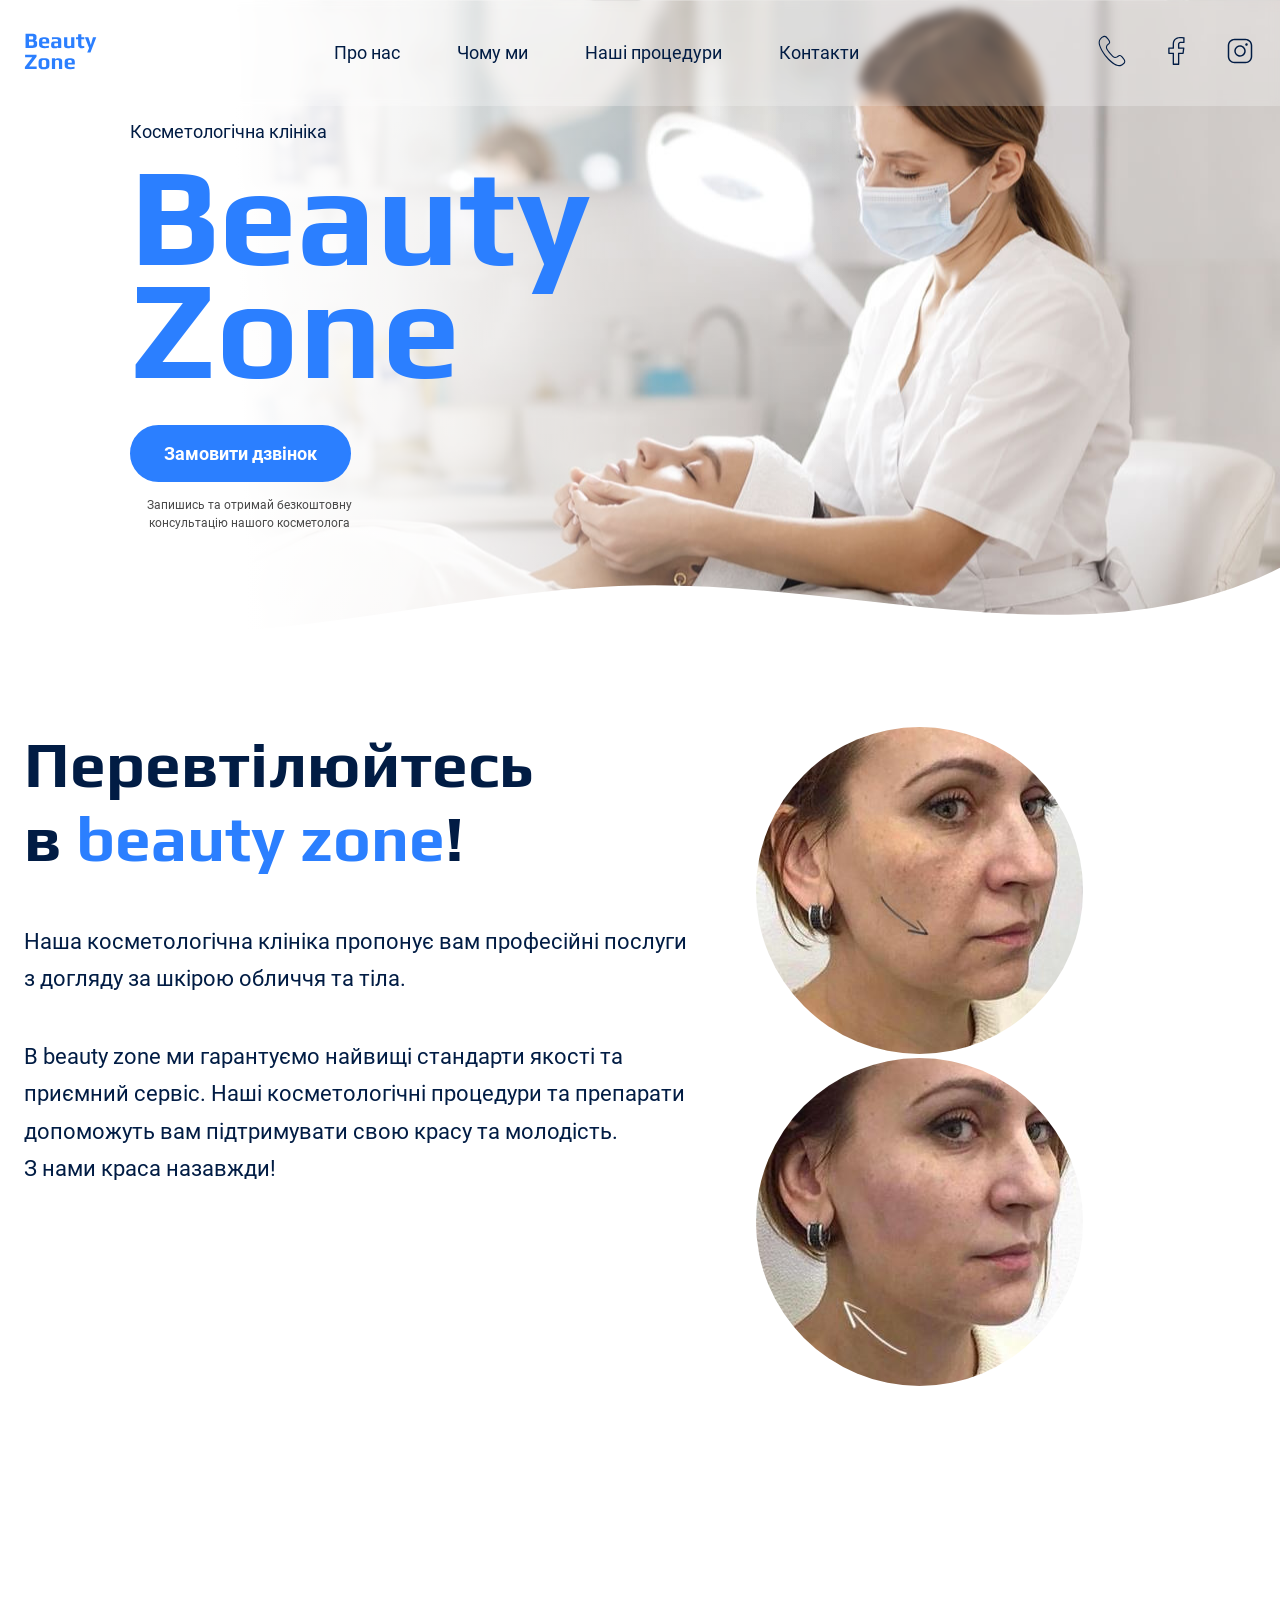
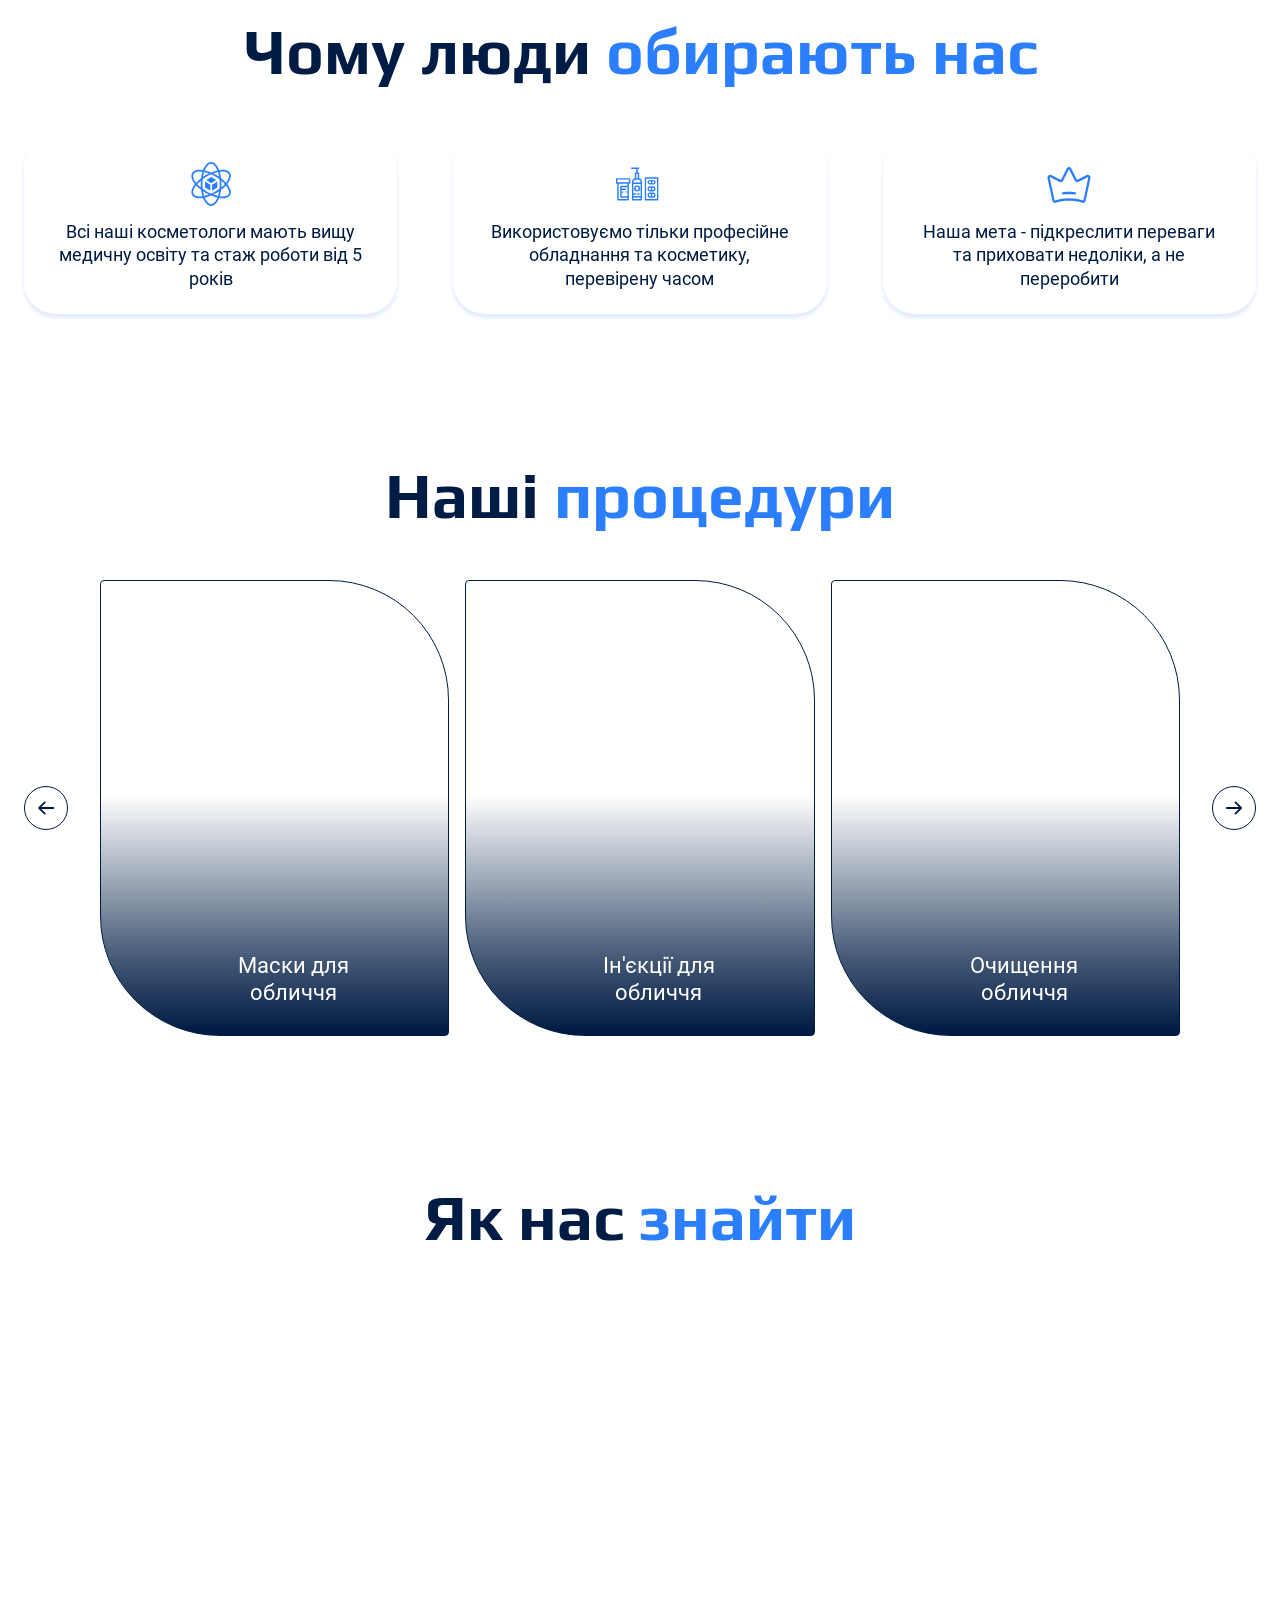
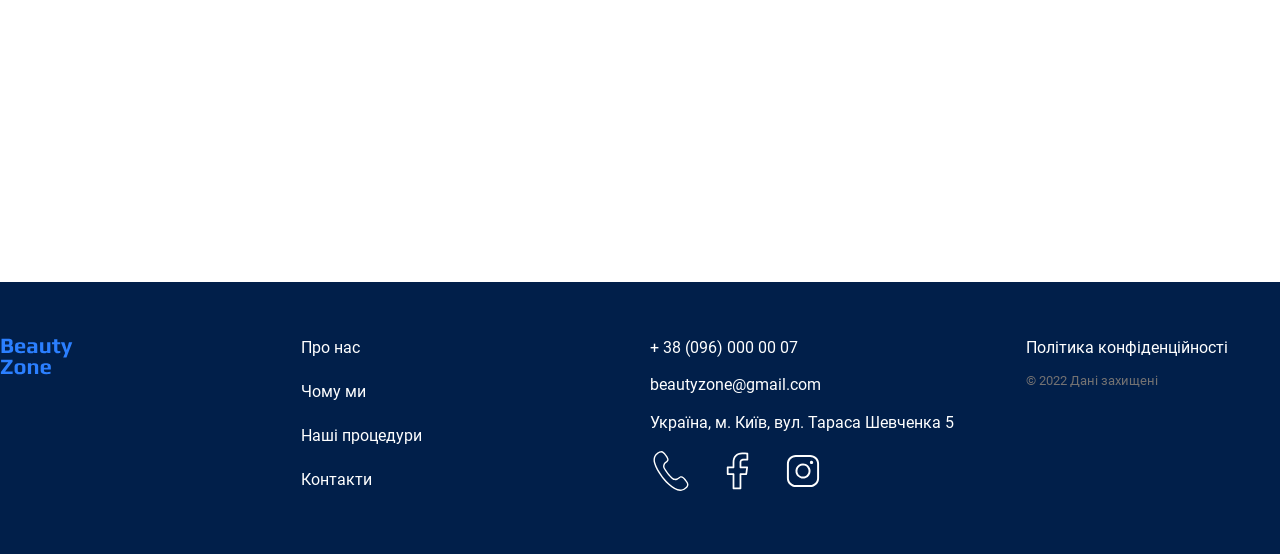
==== homework-2/index.html @ 3fc3de1a "hw-2" ====
<!DOCTYPE html>
<html lang="uk">
  <head>
    <meta charset="UTF-8" />
    <meta name="viewport" content="width=device-width, initial-scale=1.0" />
    <title>Beauty Zone</title>
    <link rel="stylesheet" href="style.css" />
  </head>
  <body>
    <header class="header">
      <div class="container">
        <div class="header-container">
          <nav class="header-menu">
            <a href="#"
              ><img src="./images/logo.svg" alt="logo Beauty Zone"
            /></a>
            <ul class="header-list">
              <li>
                <a class="nav-link" href="#about">Про нас</a>
              </li>
              <li>
                <a class="nav-link" href="#advantages">Чому ми</a>
              </li>
              <li>
                <a class="nav-link" href="#procedures">Наші процедури</a>
              </li>
              <li>
                <a class="nav-link" href="#contacts">Контакти</a>
              </li>
            </ul>
            <div class="header-icon">
              <a href="#" target="_blank"
                ><svg width="32" height="32">
                  <use href="./images/symbol-defs.svg#icon-telephone"></use>
                </svg>
              </a>
              <a href="#" target="_blank"
                ><svg width="32" height="32">
                  <use href="./images/symbol-defs.svg#icon-facebook"></use>
                </svg>
              </a>
              <a href="#" target="_blank"
                ><svg width="32" height="32">
                  <use href="./images/symbol-defs.svg#icon-instagram"></use>
                </svg>
              </a>
            </div>
          </nav>
        </div>
      </div>
    </header>
    <main>
      <section class="section hero-section">
        <div class="container">
          <div class="hero-block">
            <p class="text-hero">Косметологічна клініка</p>
            <h1 lang="en">Beauty Zone</h1>
            <button type="button" class="call">Замовити дзвінок</button>
            <p class="text-button">
              Запишись та отримай безкоштовну<br />консультацію нашого
              косметолога
            </p>
          </div>
        </div>
      </section>
      <section class="section about-section" id="about">
        <div class="container">
          <div class="about-container">
            <div class="about-description">
              <h2>
                Перевтілюйтесь<br />в
                <span lang="en" class="accent">beauty zone</span>!
              </h2>
              <p class="text-about">
                Наша косметологічна клініка пропонує вам професійні послуги з
                догляду за шкірою обличчя та тіла.
              </p>
              <p class="text-about">
                B <span lang="en">beauty zone</span> ми гарантуємо найвищі
                стандарти якості та приємний сервіс. Наші косметологічні
                процедури та препарати допоможуть вам підтримувати свою красу та
                молодість.<br />З нами краса назавжди!
              </p>
            </div>
            <div class="about-image">
              <img
                class="procedure-image"
                src="./images/before-procedure.jpg"
                alt="before-procedure"
              />
              <img
                class="procedure-image"
                src="./images/after-procedure.jpg"
                alt="after-procedure"
              />
            </div>
          </div>
        </div>
      </section>
      <section class="section advantages-section" id="advantages">
        <div class="container">
          <h2 class="heading-centered">
            Чому люди <span class="accent">обирають нас</span>
          </h2>

          <ul class="formats-list">
            <li class="formats-item">
              <article class="format-card">
                <svg width="48" height="48">
                  <use href="./images/symbol-defs.svg#icon-science"></use>
                </svg>
                <p class="advantages-text">
                  Всі наші косметологи мають вищу медичну освіту та стаж роботи
                  від 5 років
                </p>
              </article>
            </li>

            <li class="formats-item">
              <article class="format-card">
                <svg width="48" height="48">
                  <use href="./images/symbol-defs.svg#icon-treatment"></use>
                </svg>
                <p class="advantages-text">
                  Використовуємо тільки професійне обладнання та косметику,
                  перевірену часом
                </p>
              </article>
            </li>

            <li class="formats-item">
              <article class="format-card">
                <svg width="48" height="48">
                  <use href="./images/symbol-defs.svg#icon-crown"></use>
                </svg>
                <p class="advantages-text">
                  Наша мета - підкреслити переваги та приховати недоліки, а не
                  переробити
                </p>
              </article>
            </li>
          </ul>
        </div>
      </section>
      <section class="section procedures-section" id="procedures">
        <div class="container">
          <h2 class="heading-centered">
            Наші <span class="accent">процедури</span>
          </h2>
          <div class="carousel-container">
            <button type="button" class="carousel-button">
              <svg class="procedure-arrow" width="16" height="16">
                <use href="./images/symbol-defs.svg#icon-Arrow-1"></use>
              </svg>
            </button>
            <ul class="procedures-list">
              <li class="procedures-item">
                <article class="procedures-card">
                  <!-- <img src="./images/mask-procedure.jpg" alt="mask procedure" /> -->
                  <h3>Маски для обличчя</h3>
                </article>
              </li>
              <li class="procedures-item">
                <article class="procedures-card">
                  <!-- <img
                  src="./images/injection-procedure.jpg"
                  alt="injection procedure"
                /> -->
                  <h3>Ін'єкції для обличчя</h3>
                </article>
              </li>
              <li class="procedures-item">
                <article class="procedures-card">
                  <!-- <img src="./images/clean-procedure.jpg" alt="clean procedure" /> -->
                  <h3>Очищення обличчя</h3>
                </article>
              </li>
            </ul>
            <button type="button" class="carousel-button">
              <svg class="procedure-arrow" width="16" height="16">
                <use href="./images/symbol-defs.svg#icon-Arrow-2"></use>
              </svg>
            </button>
          </div>
        </div>
      </section>
      <section class="section contacts-section" id="contacts">
        <div class="container">
          <h2 class="heading-centered">
            Як нас <span class="accent">знайти</span>
          </h2>
          <iframe
            src="https://www.google.com/maps/embed?pb=!1m18!1m12!1m3!1d2540.932390054599!2d30.51560037705162!3d50.4423599879456!2m3!1f0!2f0!3f0!3m2!1i1024!2i768!4f13.1!3m3!1m2!1s0x40d4cef8b5f6338d%3A0x25c7f06ad686451c!2z0LHRg9C7LiDQotCw0YDQsNGB0LAg0KjQtdCy0YfQtdC90LrQviwgNSwg0JrQuNC10LIsIDAyMDAw!5e0!3m2!1sru!2sua!4v1692016416873!5m2!1sru!2sua"
            width="600"
            height="480"
            style="border: 0"
            allowfullscreen=""
            loading="lazy"
            referrerpolicy="no-referrer-when-downgrade"
          ></iframe>
        </div>
      </section>
    </main>
    <footer class="footer">
      <div class="container footer">
        <nav class="footer-nav">
          <div class="footer-logo">
            <a href="#" target="_blank"
              ><img src="./images/logo.svg" alt="logo Beauty Zone"
            /></a>
          </div>
          <ul class="footer-menu">
            <li>
              <a class="nav-link-footer" href="#about">Про нас</a>
            </li>
            <li>
              <a class="nav-link-footer" href="#advantages">Чому ми</a>
            </li>
            <li>
              <a class="nav-link-footer" href="#procedures">Наші процедури</a>
            </li>
            <li>
              <a class="nav-link-footer" href="#contacts">Контакти</a>
            </li>
          </ul>
        </nav>
        <address class="footer-address">
          <ul class="address-list">
            <li>
              <a class="address-link" href="tel:+380960000007"
                >+ 38 (096) 000 00 07</a
              >
            </li>
            <li>
              <a class="address-link" href="mailto:beautyzone@gmail.com"
                >beautyzone@gmail.com</a
              >
            </li>
            <li>
              <a
                class="address-link"
                href="https://goo.gl/maps/VDCo19FUbY5h1L497"
                target="_blank"
              >
                Україна, м. Київ, вул. Тараса Шевченка 5
              </a>
            </li>
            <div class="footer-icon">
              <a class="address-link" href="#" target="_blank">
                <svg class="footer-sociable" width="42" height="42">
                  <use
                    href="./images/symbol-defs.svg#icon-telephone-white"
                  ></use>
                </svg>
              </a>
              <a class="address-link" href="#" target="_blank"
                ><svg class="footer-sociable" width="42" height="42">
                  <use
                    href="./images/symbol-defs.svg#icon-facebook-white"
                  ></use>
                </svg>
              </a>
              <a class="address-link" href="#" target="_blank">
                <svg class="footer-sociable" width="42" height="42">
                  <use
                    href="./images/symbol-defs.svg#icon-instagram-white"
                  ></use>
                </svg>
              </a>
            </div>
          </ul>
          <div class="address-info">
            <a class="address-link" href="#" target="_blank"
              >Політика конфіденційності</a
            >
            <p class="copyright">&copy; 2022 Дані захищені</p>
          </div>
        </address>
      </div>
    </footer>
  </body>
</html>
---- homework-2/style.css ----
@font-face {
  font-display: swap;
  font-family: 'Play';
  font-style: normal;
  font-weight: 700;
  src: url('./fonts/play-v17-cyrillic_latin-700.woff2') format('woff2');
}

@font-face {
  font-display: swap;
  font-family: 'Roboto';
  font-style: normal;
  font-weight: 400;
  src: url('./fonts/roboto-v30-cyrillic_latin-regular.woff2') format('woff2');
}

@font-face {
  font-display: swap;
  font-family: 'Roboto';
  font-style: normal;
  font-weight: 700;
  src: url('./fonts/roboto-v30-cyrillic_latin-700.woff2') format('woff2');
}

/* base */
* {
  box-sizing: border-box;
}

:root {
  --color-brand-light: #2b7fff;
  --color-brand-dark: #011c44;
  --color-secondary-grey-light: #747272;
  --color-secondary-grey-dark: #4a4a4a;
  --color-secondary-blue: #011f4a;
  --color-secondary-yellow: #ffd02b;
}

body {
  font-family: 'Roboto';
  color: var(--color-brand-dark);
  margin: 0;
}

ul {
  padding: 0;
  margin: 0;
  list-style: none;
}

h1,
h2,
h3,
h4,
h5,
h6,
p {
  margin-top: 0;
}

h1 {
  color: var(--color-brand-light);
  font-family: 'Play';
  font-weight: 700;
  font-size: 140px;
  margin-bottom: 40px;
  line-height: 0.81;
}

h2 {
  font-family: 'Play';
  font-weight: 700;
  font-size: 64px;
  margin-bottom: 48px;
}

h3 {
  font-size: 22px;
  text-align: center;
  line-height: 1.2;
  font-weight: 400;
  color: white;
  padding: 372px 77px 32px 115px;
}

a {
  display: inline-block;
  text-decoration: none;
  font-style: normal;
}

.container {
  width: 100%;
  max-width: 1288px;
  margin: 0 auto;
  padding: 0 24px;
}

.section {
  padding: 48px 0;
}

.heading-centered {
  text-align: center;
}

/* header */
.header {
  backdrop-filter: blur(5px) brightness(100%);
  background-color: #ffffff40;
  position: absolute;
  width: 100%;
  z-index: 1;
}

.header-container {
  display: flex;
  align-items: center;
  height: 106px;
}

.header-menu,
.header-list {
  display: flex;
  flex-grow: 1;
  justify-content: center;
  align-items: center;
  gap: 57px;
}

.header-icon {
  display: flex;
  justify-content: space-between;
  gap: 32px;
}

/* hero section */
.section.hero-section {
  background-image: url(./images/background.svg);
  background-repeat: no-repeat;
  background-position: top right;
  height: 687px;
  width: 100%;
  position: relative;
}

.hero-block {
  padding: 70px 0 0;
  width: 530px;
  margin: 3px 0 0 106px;
}

.text-about {
  font-size: 22px;
  line-height: 1.7;
  color: var(--color-brand-dark);
  margin-bottom: 40px;
}

.text-about:nth-child(:last-child) {
  margin-bottom: 0;
}

.text-hero {
  font-size: 18px;
  line-height: 1.2;
  color: var(--color-brand-dark);
  margin-bottom: 16px;
}

.accent {
  color: var(--color-brand-light);
}

/* button */
.call {
  background: var(--color-brand-light);
  border: solid 2px var(--color-brand-light);
  color: white;
  padding: 16px 32px;
  border-radius: 32px;
  font-size: 18px;
  font-weight: 600;
  margin-bottom: 14px;
  font-family: 'Roboto';
}

.call:hover {
  border: solid 2px var(--color-brand-light);
  background: transparent;
  color: var(--color-brand-dark);
  padding: 16px 32px;
  border-radius: 32px;
  font-size: 18px;
  font-weight: 600;
}

.text-button {
  font-size: 12px;
  line-height: 1.5;
  color: var(--color-secondary-grey-dark);
  text-align: center;
  width: 238px;
}

/* about section */
.about-section {
  padding-top: 40px;
}

.about-container {
  display: flex;
  gap: 32px;
  justify-content: space-between;
}

.about-description {
  width: 667px;
}
.about-image {
  width: 500px;
}

.procedure-image {
  border-radius: 100%;
}

/* advantages-section */
.advantages-section {
  padding-top: 176px;
}

.formats-list {
  display: flex;
  justify-content: space-between;
}

.formats-item {
  display: flex;
  flex-basis: calc((100% - 112px) / 3);
}

.format-card {
  display: flex;
  align-items: center;
  flex-direction: column;
  border-radius: 32px;
  padding: 24px 32px;
  background-color: white;
  gap: 12px;
  box-shadow: 0px 4px 4px 0px rgba(168, 198, 245, 0.38);
}

.advantages-text {
  margin: 0;
  text-align: center;
  font-size: 18px;
  line-height: 1.3;
  font-weight: 400;
}

/* procedures-section */
.procedures-section {
  padding-top: 96px;
}

.carousel-container {
  display: flex;
  gap: 32px;
  align-items: center;
}

.procedures-list {
  display: flex;
  justify-content: space-between;
}

.procedures-item {
  display: flex;
  flex-basis: calc((100% - 32px) / 3);
}

.procedures-card {
  height: 456px;
  display: flex;
  background-image: linear-gradient(
    180deg,
    rgba(1, 28, 68, 0) 47%,
    rgba(1, 28, 68, 0.73) 83%,
    #011c44 99%
  );
  border: 1px solid #011c44;
  border-radius: 4px 120px 4px 120px;
}

.carousel-button {
  width: 44px;
  height: 44px;
  border-radius: 50%;
  background-color: transparent;
  border: 1px solid var(--color-brand-dark);
  padding: 0;
  display: flex;
  justify-content: center;
  align-items: center;
  cursor: pointer;
  flex-shrink: 0;
}

.procedure-arrow {
  fill: var(--color-brand-dark);
}

.carousel-button:hover {
  background-color: var(--color-brand-light);
  border: 1px solid white;
}

.carousel-button:hover .procedure-arrow {
  fill: white;
}

/* contacts-section */
.contacts-section {
  padding: 96px 0;
}

/* header */
.nav-link {
  text-decoration: none;
  color: var(--color-brand-dark);
  font-size: 18px;
  font-weight: 400;
  line-height: 1.2;
}

.nav-link:hover {
  color: var(--color-brand-light);
}

.nav-link-footer {
  text-decoration: none;
  color: white;
  font-size: 16px;
  font-weight: 400;
  line-height: 1.2;
}

.address-link {
  text-decoration: none;
  color: white;
}

.copyright {
  font-size: 13px;
  color: var(--color-secondary-grey-light);
  font-style: normal;
  padding: 16px 0;
}

/* footer */
.footer {
  background-color: var(--color-secondary-blue);
}

.container.footer {
  height: 272px;
  display: flex;
  gap: 20px;
  padding: 56px 0;
}

.footer-nav,
.footer-address {
  display: flex;
  flex-grow: 1;
  flex-basis: 50%;
  gap: 20px;
}

.footer-menu,
.footer-logo,
.address-info,
.address-list {
  flex-grow: 1;
}

.footer-menu,
.address-list {
  display: inline-grid;
  gap: 16px;
}

.footer-icon {
  display: flex;
  gap: 24px;
}
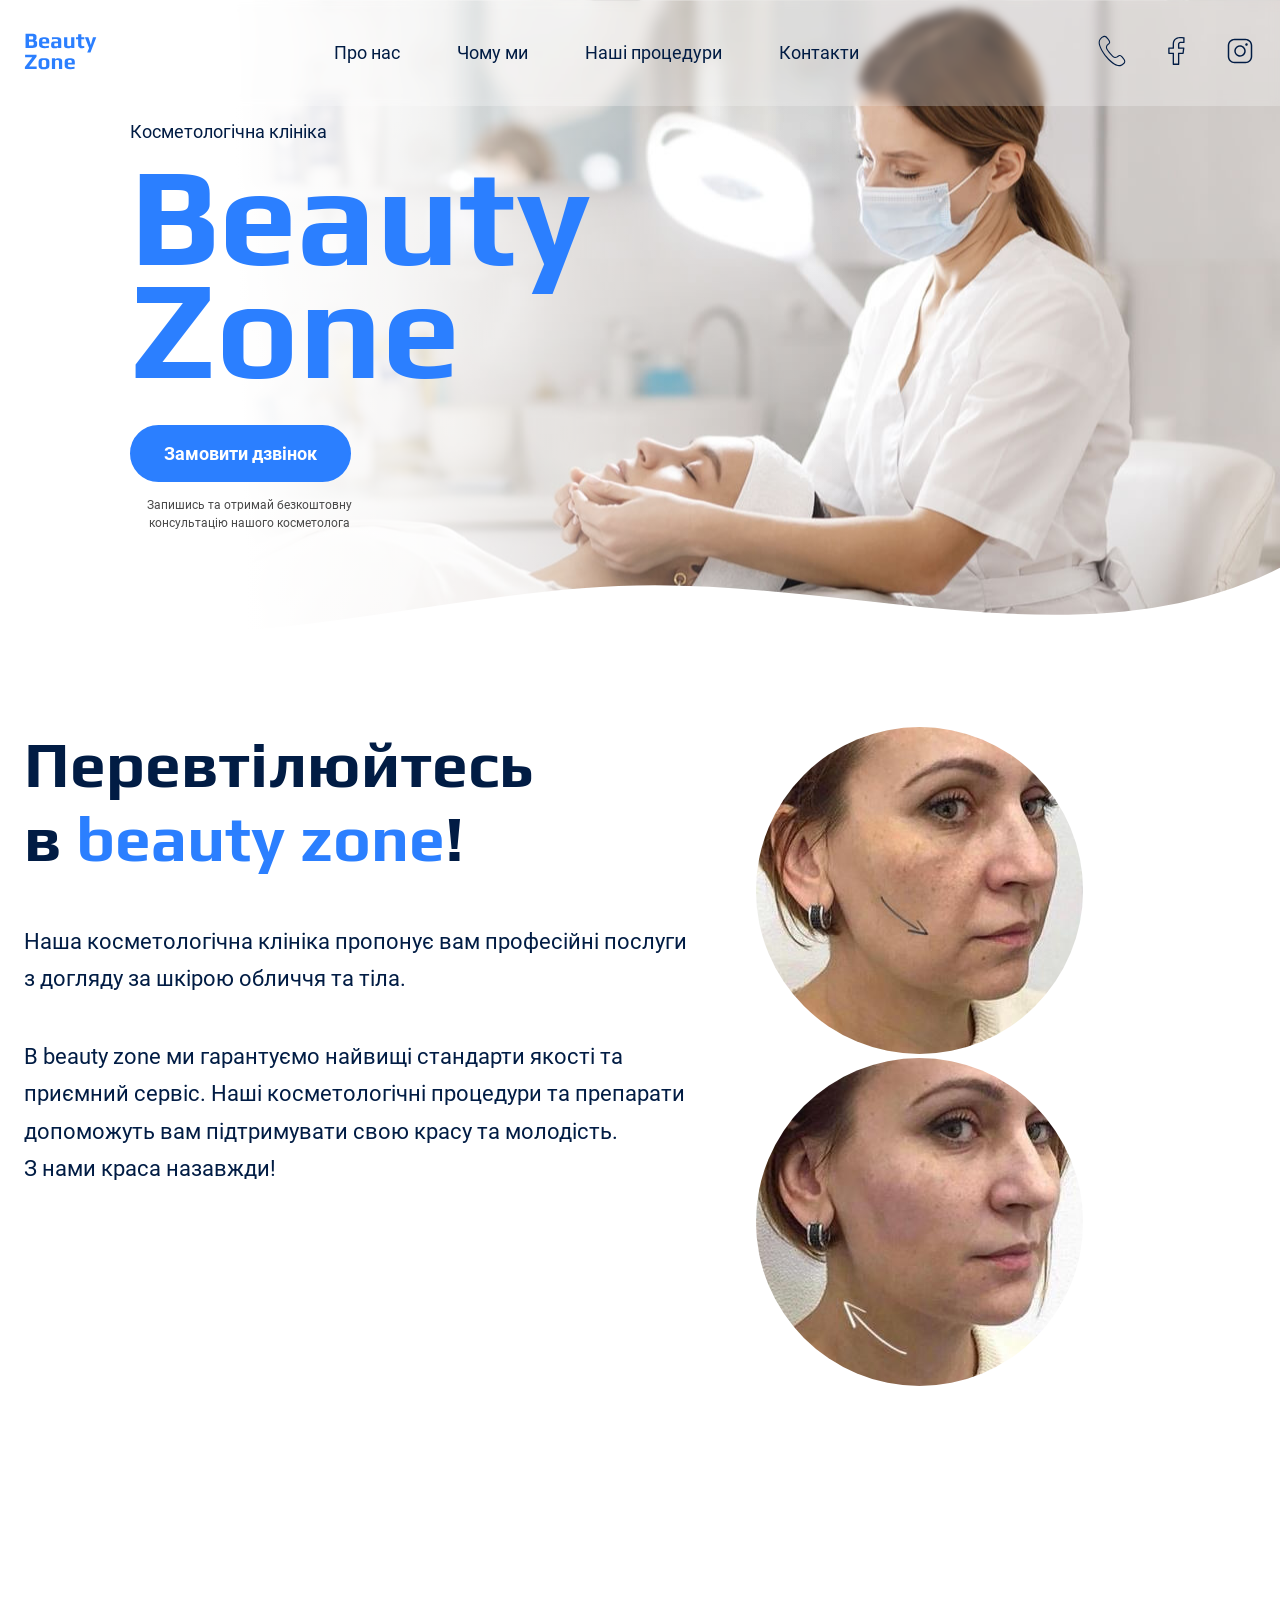
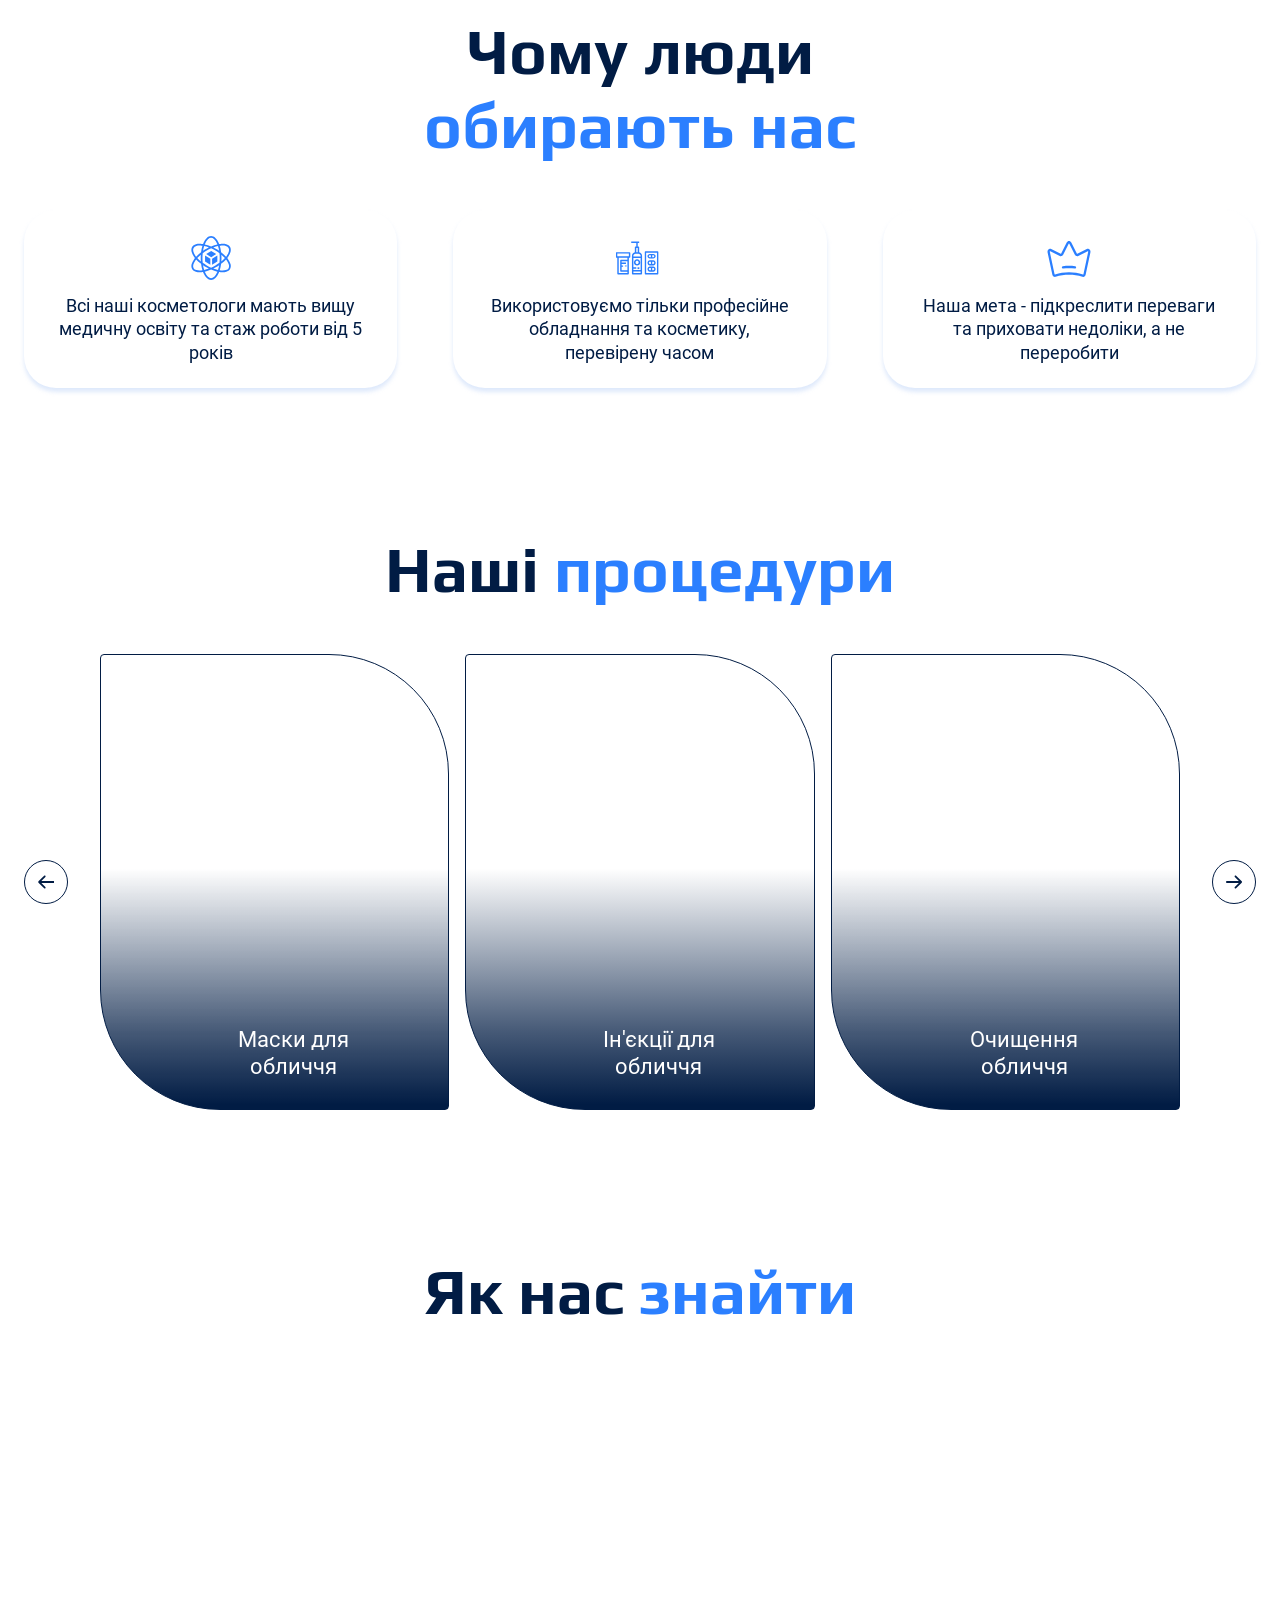
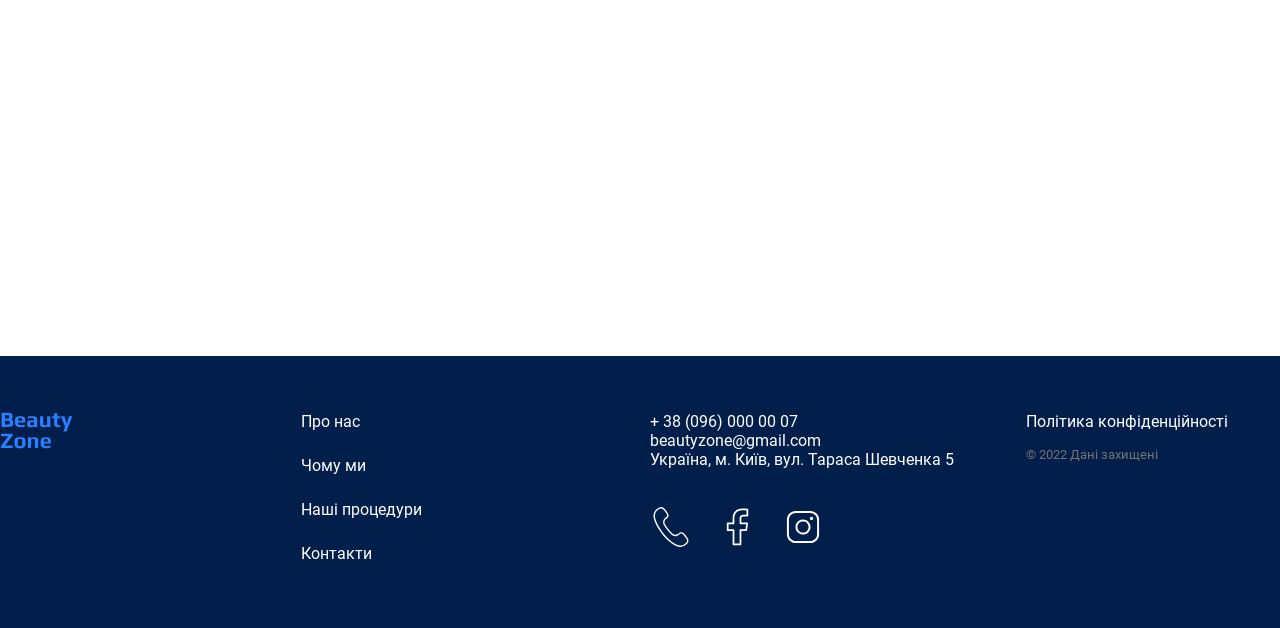
==== commit 803e591e: "Update index.html" ====
--- a/homework-2/index.html
+++ b/homework-2/index.html
@@ -29,7 +29,7 @@
               </li>
             </ul>
             <div class="header-icon">
-              <a href="#" target="_blank"
+              <a href="tel:+380960000007"
                 ><svg width="32" height="32">
                   <use href="./images/symbol-defs.svg#icon-telephone"></use>
                 </svg>
@@ -100,7 +100,7 @@
       <section class="section advantages-section" id="advantages">
         <div class="container">
           <h2 class="heading-centered">
-            Чому люди <span class="accent">обирають нас</span>
+            Чому люди<br /><span class="accent">обирають нас</span>
           </h2>
 
           <ul class="formats-list">
@@ -225,28 +225,30 @@
           </ul>
         </nav>
         <address class="footer-address">
-          <ul class="address-list">
-            <li>
-              <a class="address-link" href="tel:+380960000007"
-                >+ 38 (096) 000 00 07</a
-              >
-            </li>
-            <li>
-              <a class="address-link" href="mailto:beautyzone@gmail.com"
-                >beautyzone@gmail.com</a
-              >
-            </li>
-            <li>
-              <a
-                class="address-link"
-                href="https://goo.gl/maps/VDCo19FUbY5h1L497"
-                target="_blank"
-              >
-                Україна, м. Київ, вул. Тараса Шевченка 5
-              </a>
-            </li>
+          <div class="address-list">
+            <ul>
+              <li>
+                <a class="address-link" href="tel:+380960000007"
+                  >+ 38 (096) 000 00 07</a
+                >
+              </li>
+              <li>
+                <a class="address-link" href="mailto:beautyzone@gmail.com"
+                  >beautyzone@gmail.com</a
+                >
+              </li>
+              <li>
+                <a
+                  class="address-link"
+                  href="https://goo.gl/maps/VDCo19FUbY5h1L497"
+                  target="_blank"
+                >
+                  Україна, м. Київ, вул. Тараса Шевченка 5
+                </a>
+              </li>
+            </ul>
             <div class="footer-icon">
-              <a class="address-link" href="#" target="_blank">
+              <a class="address-link" href="tel:+380960000007">
                 <svg class="footer-sociable" width="42" height="42">
                   <use
                     href="./images/symbol-defs.svg#icon-telephone-white"
@@ -268,7 +270,8 @@
                 </svg>
               </a>
             </div>
-          </ul>
+          </div>
+
           <div class="address-info">
             <a class="address-link" href="#" target="_blank"
               >Політика конфіденційності</a
